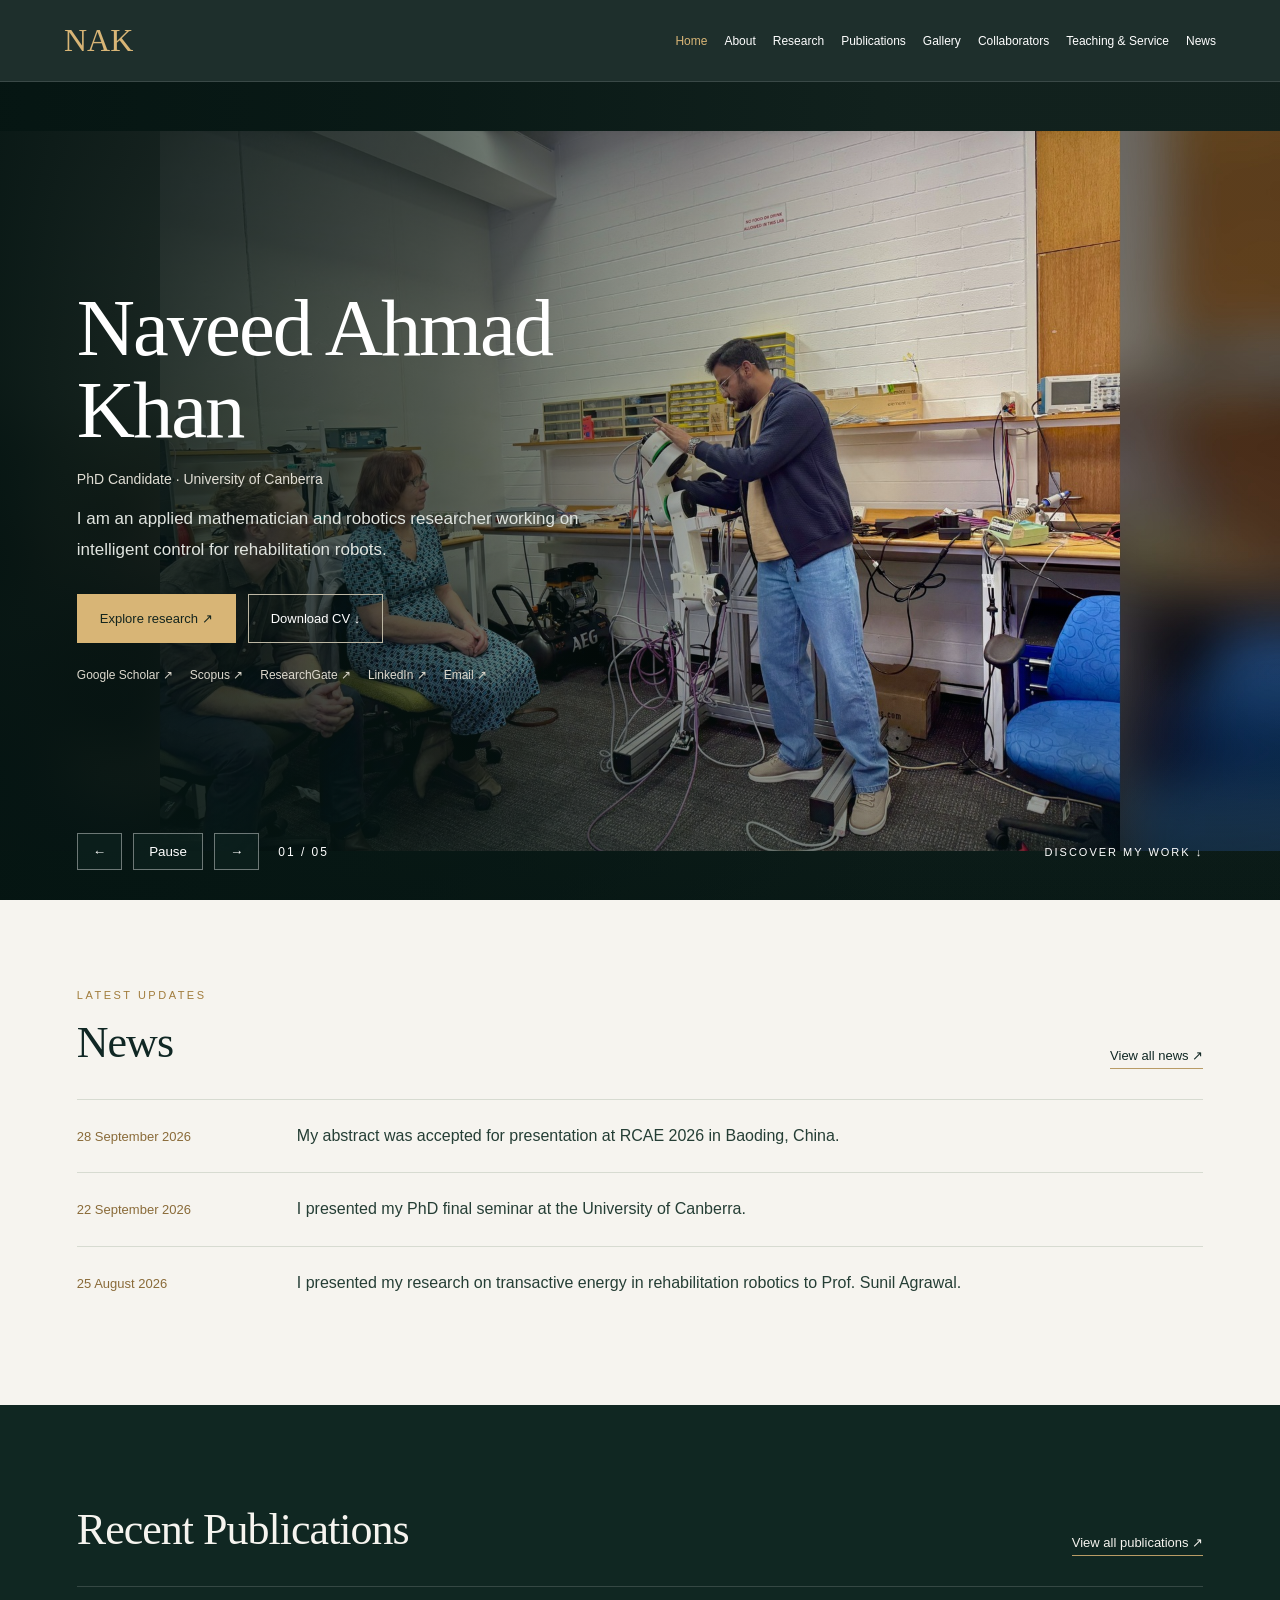
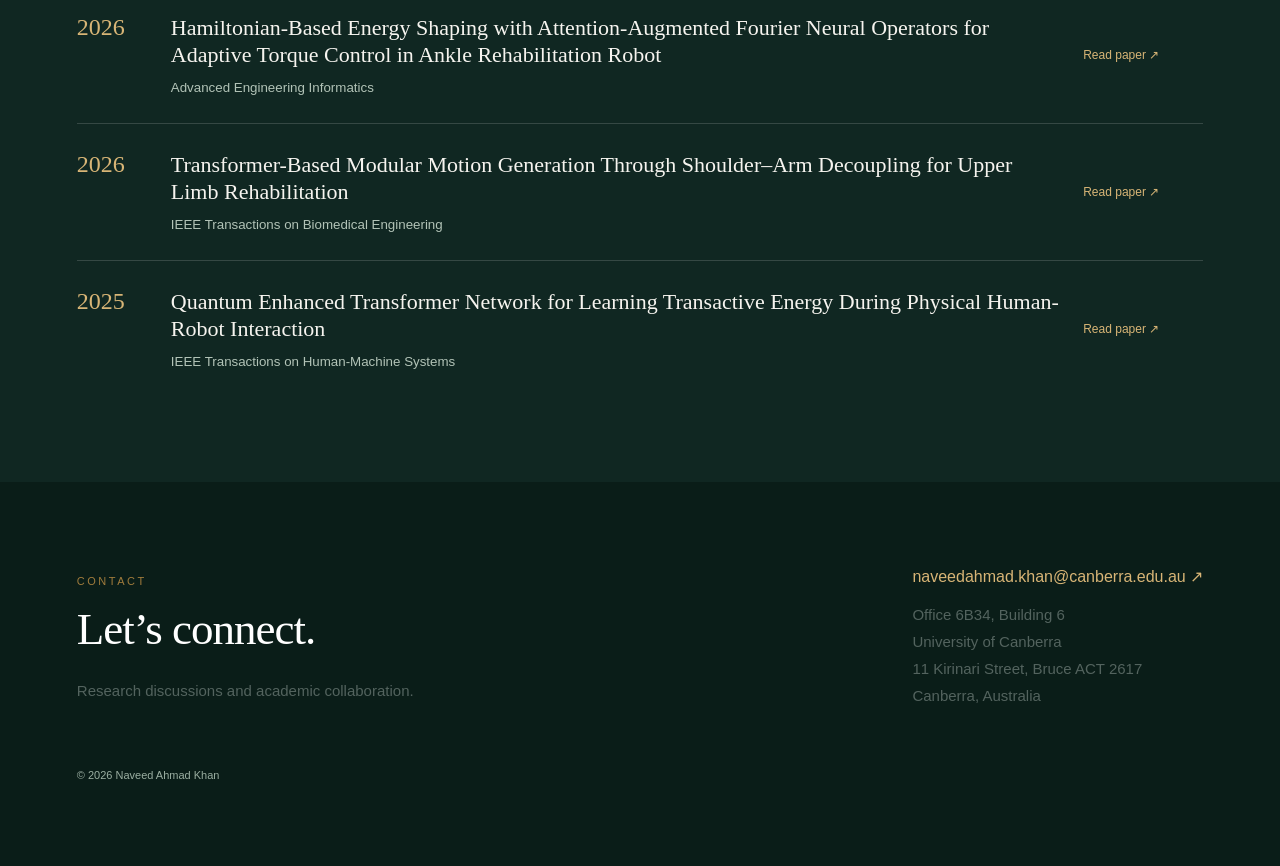
==== index.html @ 16360d7d "Add files via upload Add personal website" ====
<!doctype html><html lang="en"><head><meta charset="utf-8"><meta name="viewport" content="width=device-width,initial-scale=1"><title>Naveed Ahmad Khan | Research</title><style>
:root{--gold:#d8b576;--ink:#102724;--paper:#f6f4ef}*{box-sizing:border-box}html{scroll-behavior:smooth;scroll-padding-top:85px}body{margin:0;background:var(--paper);color:var(--ink);font-family:Arial,sans-serif;min-width:1050px}a{color:inherit;text-decoration:none}button,a{touch-action:manipulation}a:focus-visible,button:focus-visible{outline:3px solid #c4913b;outline-offset:5px}header{height:82px;background:#0e211eee;color:#fff;display:flex;align-items:center;justify-content:space-between;padding:0 5%;position:sticky;top:0;z-index:20;border-bottom:1px solid #ffffff20}.logo{font:32px Georgia;color:var(--gold)}nav{display:flex;gap:17px;font-size:12px}nav a:hover{color:var(--gold)}.hero{height:calc(100vh - 82px);min-height:660px;max-height:980px;position:relative;background:#12221e;overflow:hidden}.slide{position:absolute;width:100%;height:100%;object-fit:contain;opacity:0;transition:opacity 1s}.slide.active{opacity:1}.shade{position:absolute;inset:0;background:linear-gradient(90deg,rgba(5,21,18,.94),rgba(5,21,18,.65) 34%,rgba(5,21,18,.06) 70%),linear-gradient(0deg,rgba(5,21,18,.6),transparent 30%)}.hero-copy{position:absolute;left:6%;top:25%;width:47%;color:#fff}.kicker{font-size:11px;letter-spacing:2.5px;text-transform:uppercase;color:#a17c3c}.hero .kicker{color:var(--gold)}h1{font:clamp(62px,6.3vw,100px)/1.02 Georgia;margin:26px 0 20px;font-weight:normal;letter-spacing:-2px}.role{font-size:14px;color:#e0ddd4}.hero-copy p{max-width:510px;font-size:17px;line-height:1.8;color:#e0e4df}.buttons{display:flex;gap:12px;margin-top:29px}.button{display:inline-block;padding:16px 22px;border:1px solid #bdb7a4;font-size:13px}.primary{background:var(--gold);border-color:var(--gold);color:#14251e}.quick{display:flex;gap:17px;font-size:12px;margin-top:25px;color:#ddd9ce}.controls{position:absolute;bottom:30px;left:6%;right:6%;display:flex;align-items:center;gap:11px;color:white}.controls button{border:1px solid #ffffff66;background:#10272388;color:white;padding:10px 15px;cursor:pointer}.count{font-size:12px;letter-spacing:2px;margin-left:8px}.scroll{margin-left:auto;font-size:11px;letter-spacing:2px}.wrap{max-width:1320px;margin:auto;padding:85px 6%}h2{font:44px/1.15 Georgia;font-weight:normal;letter-spacing:-1px;margin:15px 0 22px}h3{font:25px/1.25 Georgia;font-weight:normal;margin:12px 0}p{line-height:1.8;font-size:15px;color:#53635e}.intro-grid{display:grid;grid-template-columns:1fr 1.3fr;gap:80px;border-bottom:1px solid #d8ddd4;padding-bottom:50px}.text-link{font-size:13px;border-bottom:1px solid #b99c66;padding-bottom:5px}.section-head{display:flex;justify-content:space-between;align-items:end;margin-bottom:30px}.section-head h2{margin-bottom:0}.research-grid{display:grid;grid-template-columns:repeat(3,1fr);gap:30px}.research-card{border-top:1px solid #afbaad;padding-top:25px}.num{color:#9f7b3a;font-size:12px;letter-spacing:2px}.tags{font-size:11px;line-height:2;color:#6e7b6f;margin:18px 0}.dark{background:#102722;color:#f6f4ef}.dark p{color:#b9c9c0}.pub{display:grid;grid-template-columns:70px 1fr 120px;gap:24px;padding:27px 0;border-top:1px solid #ffffff27}.pub h3{font-size:23px;margin:0 0 9px}.pub small{color:#b2c3b7}.year{font:24px Georgia;color:var(--gold)}.pub a:last-child{font-size:12px;color:var(--gold);align-self:center}.news-grid{display:grid;grid-template-columns:repeat(3,1fr);gap:35px}.news-item{border-top:2px solid #c6ac7b;padding-top:20px}.news-item time{font-size:11px;color:#8c6a36;letter-spacing:2px}.news-item h3{font-size:23px}.gallery{display:grid;grid-template-columns:repeat(3,1fr);gap:16px}.gallery button{padding:0;border:0;cursor:pointer;background:#102722}.gallery img{display:block;width:100%;aspect-ratio:16/9;object-fit:contain}.muted{background:#eaece4}.two-col{display:grid;grid-template-columns:1fr 1fr;gap:70px}ul{padding-left:20px;color:#53635e;line-height:2;font-size:14px}footer{background:#0a1d18;color:#fff}.footer-row{display:flex;justify-content:space-between;align-items:center}.footer-row h2{font-size:45px}.footer-row a{color:var(--gold)}.fine{font-size:11px;color:#9aaea1;margin-top:45px}dialog{padding:12px;background:#102722;border:1px solid #d8b576;max-width:90vw;color:white}dialog::backdrop{background:#000c}dialog img{max-width:85vw;max-height:80vh;display:block}dialog button{float:right;padding:10px;margin-bottom:8px;cursor:pointer}@media(prefers-reduced-motion:reduce){html{scroll-behavior:auto}.slide{transition:none}}
.news-list article{display:grid;grid-template-columns:190px 1fr;gap:30px;align-items:baseline;padding:22px 0;border-top:1px solid #d7dbd1}.news-list time{font-size:13px;color:#8a6b39}.news-list p{margin:0;color:#253e35;font-size:16px}.quick{flex-wrap:wrap;max-width:560px;row-gap:14px}.hero-copy h1{margin-top:0}.pub h3{font-size:22px}</style></head><body><header><a href="index.html" class="logo" aria-label="Home">NAK</a><nav><a aria-current="page" style="color:#d8b576" href="index.html">Home</a><a href="about.html">About</a><a href="research.html">Research</a><a href="publications.html">Publications</a><a href="gallery.html">Gallery</a><a href="collaborators.html">Collaborators</a><a href="teaching.html">Teaching & Service</a><a href="news.html">News</a></nav></header><main><section class="hero" id="home"><img class="slide active" src="[data-uri]" alt="Research and laboratory photograph 1"><img class="slide " src="[data-uri]" alt="Research and laboratory photograph 4"><img class="slide " src="[data-uri]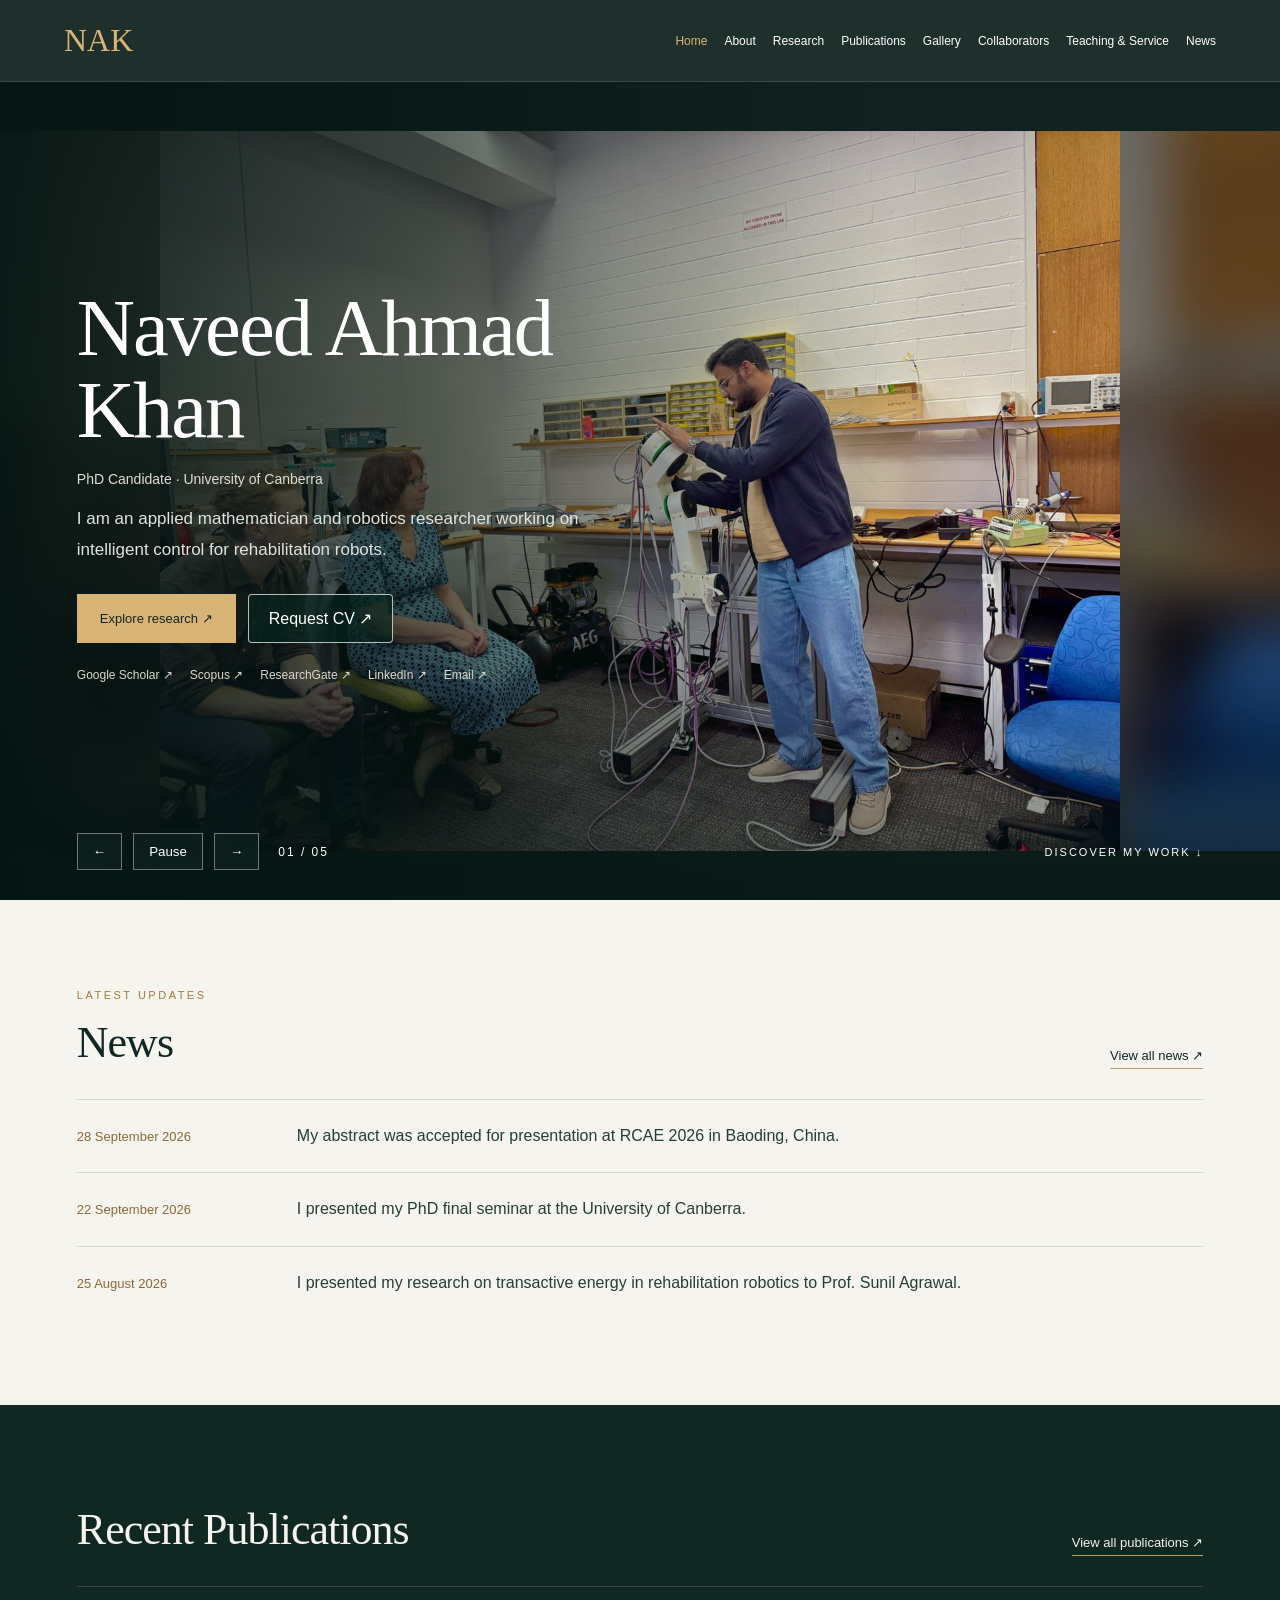
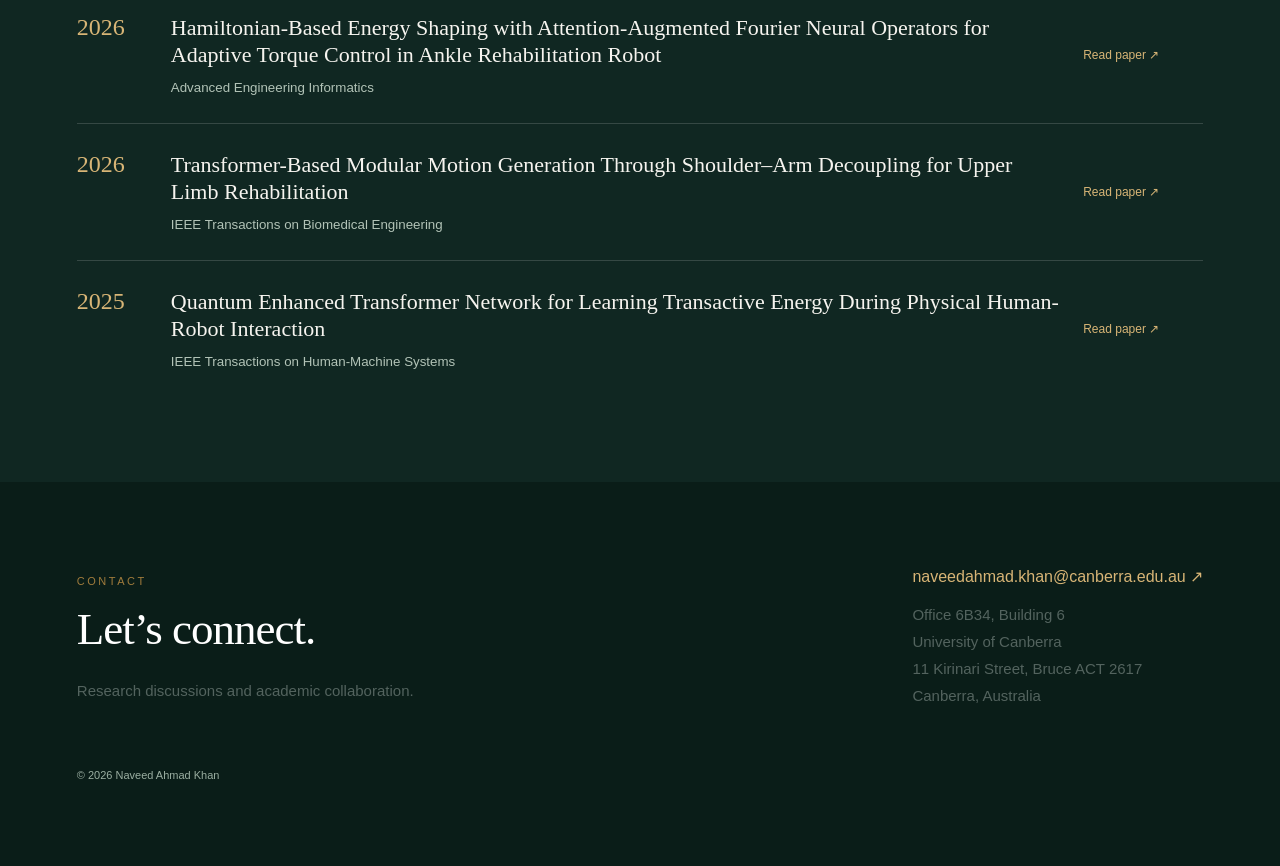
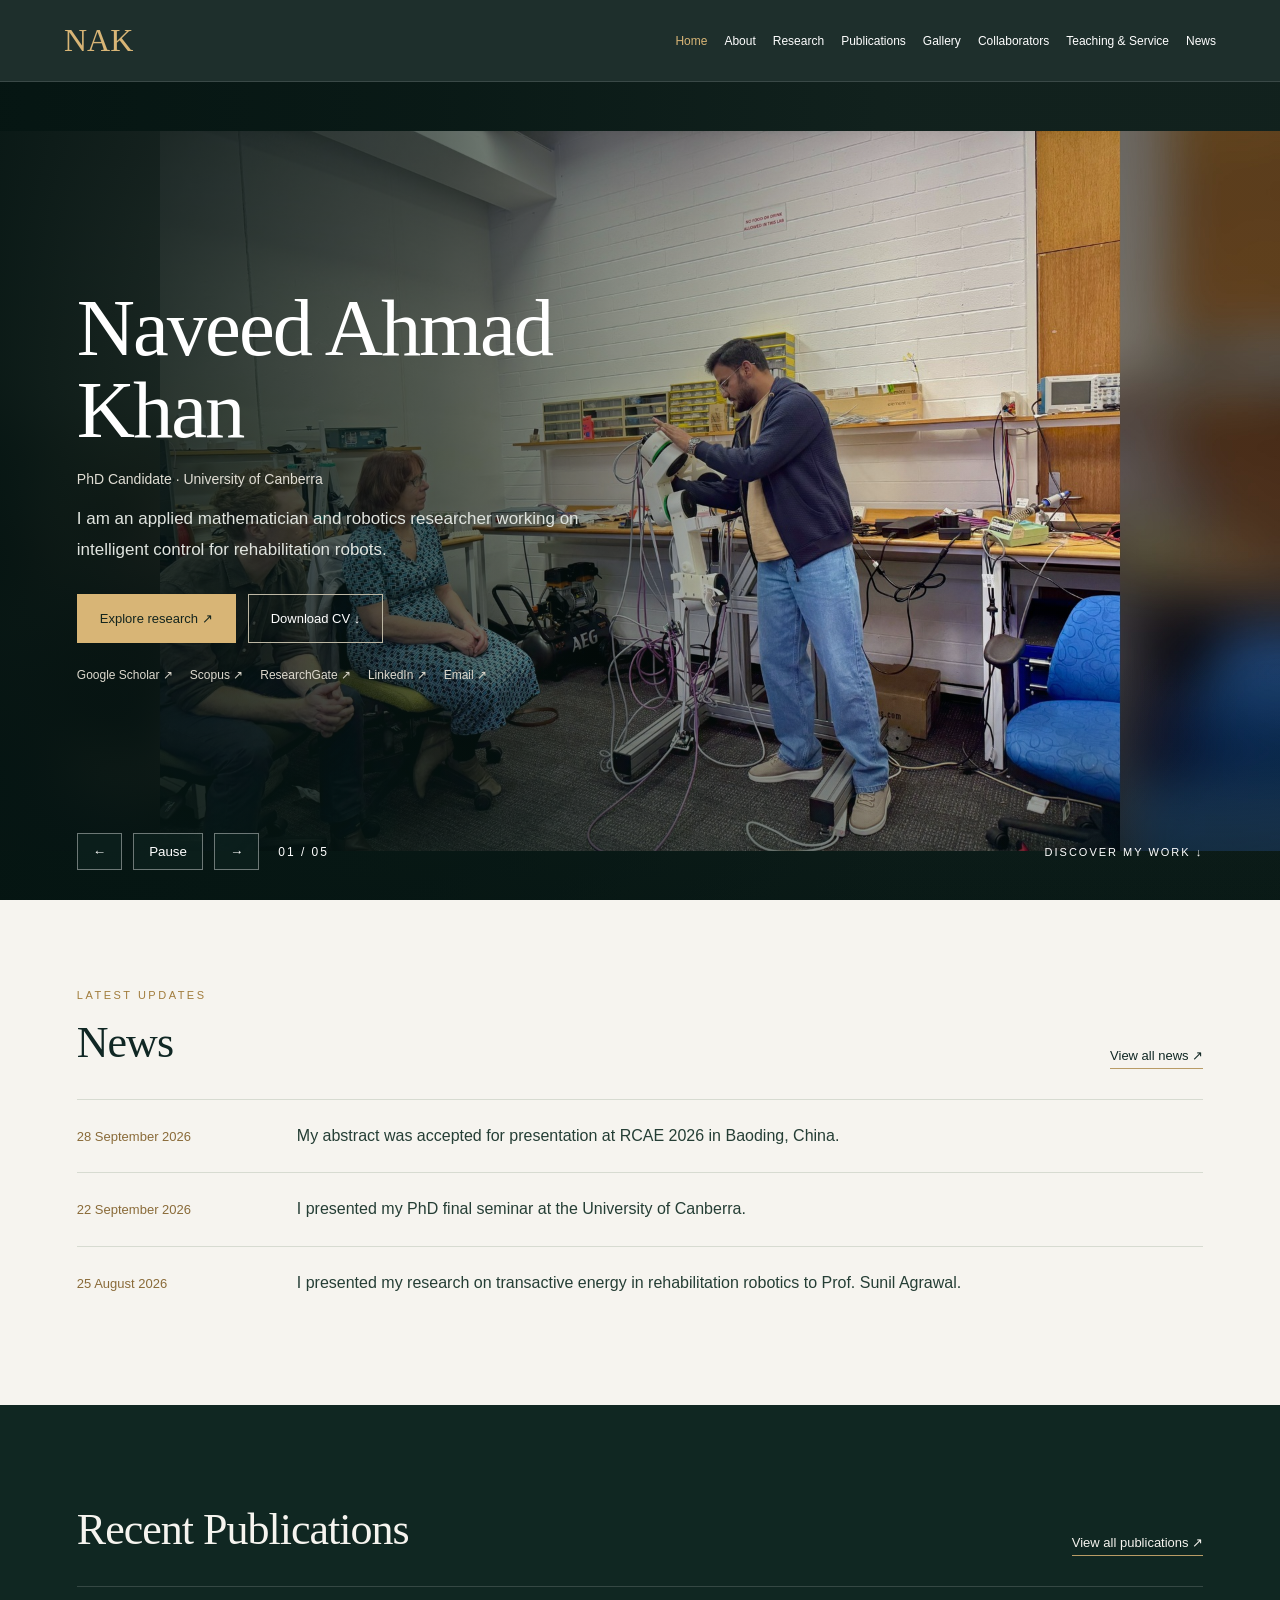
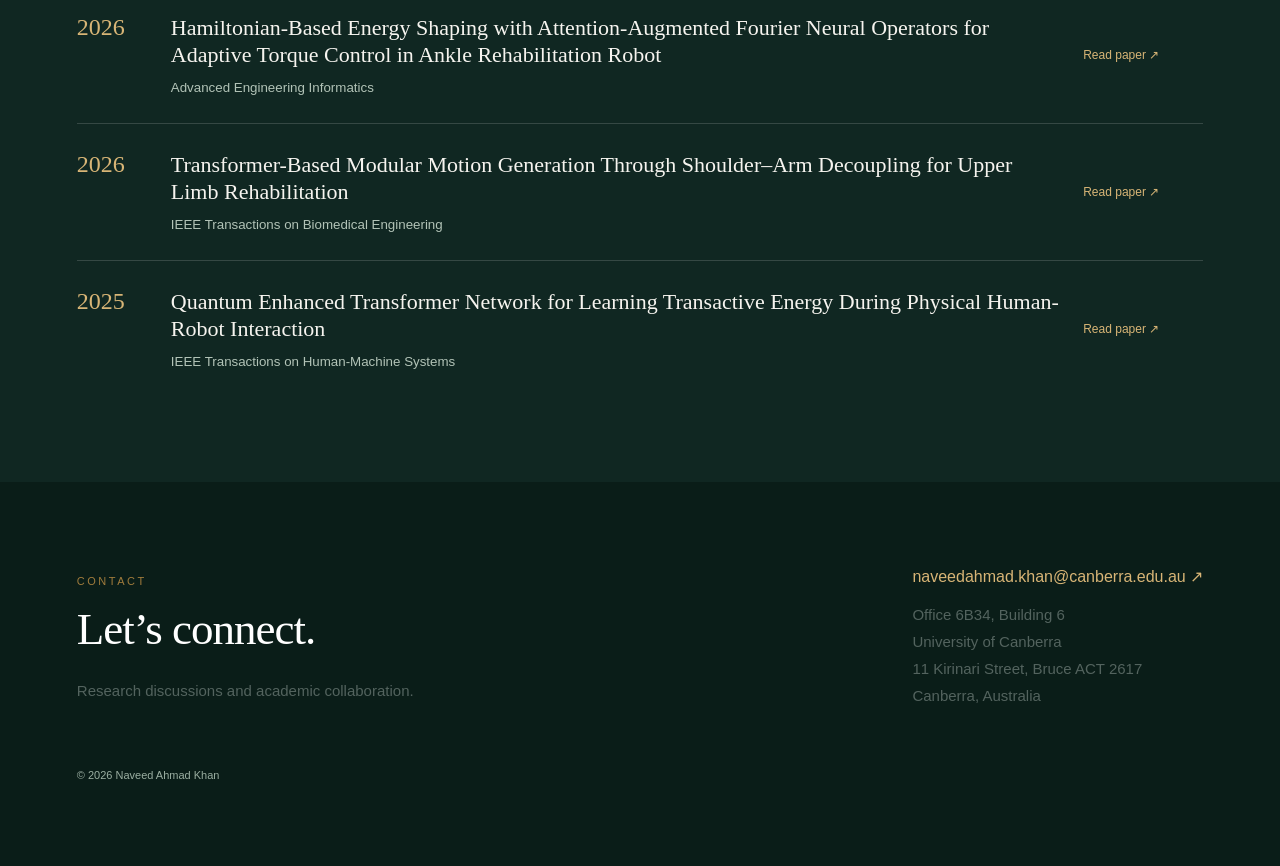
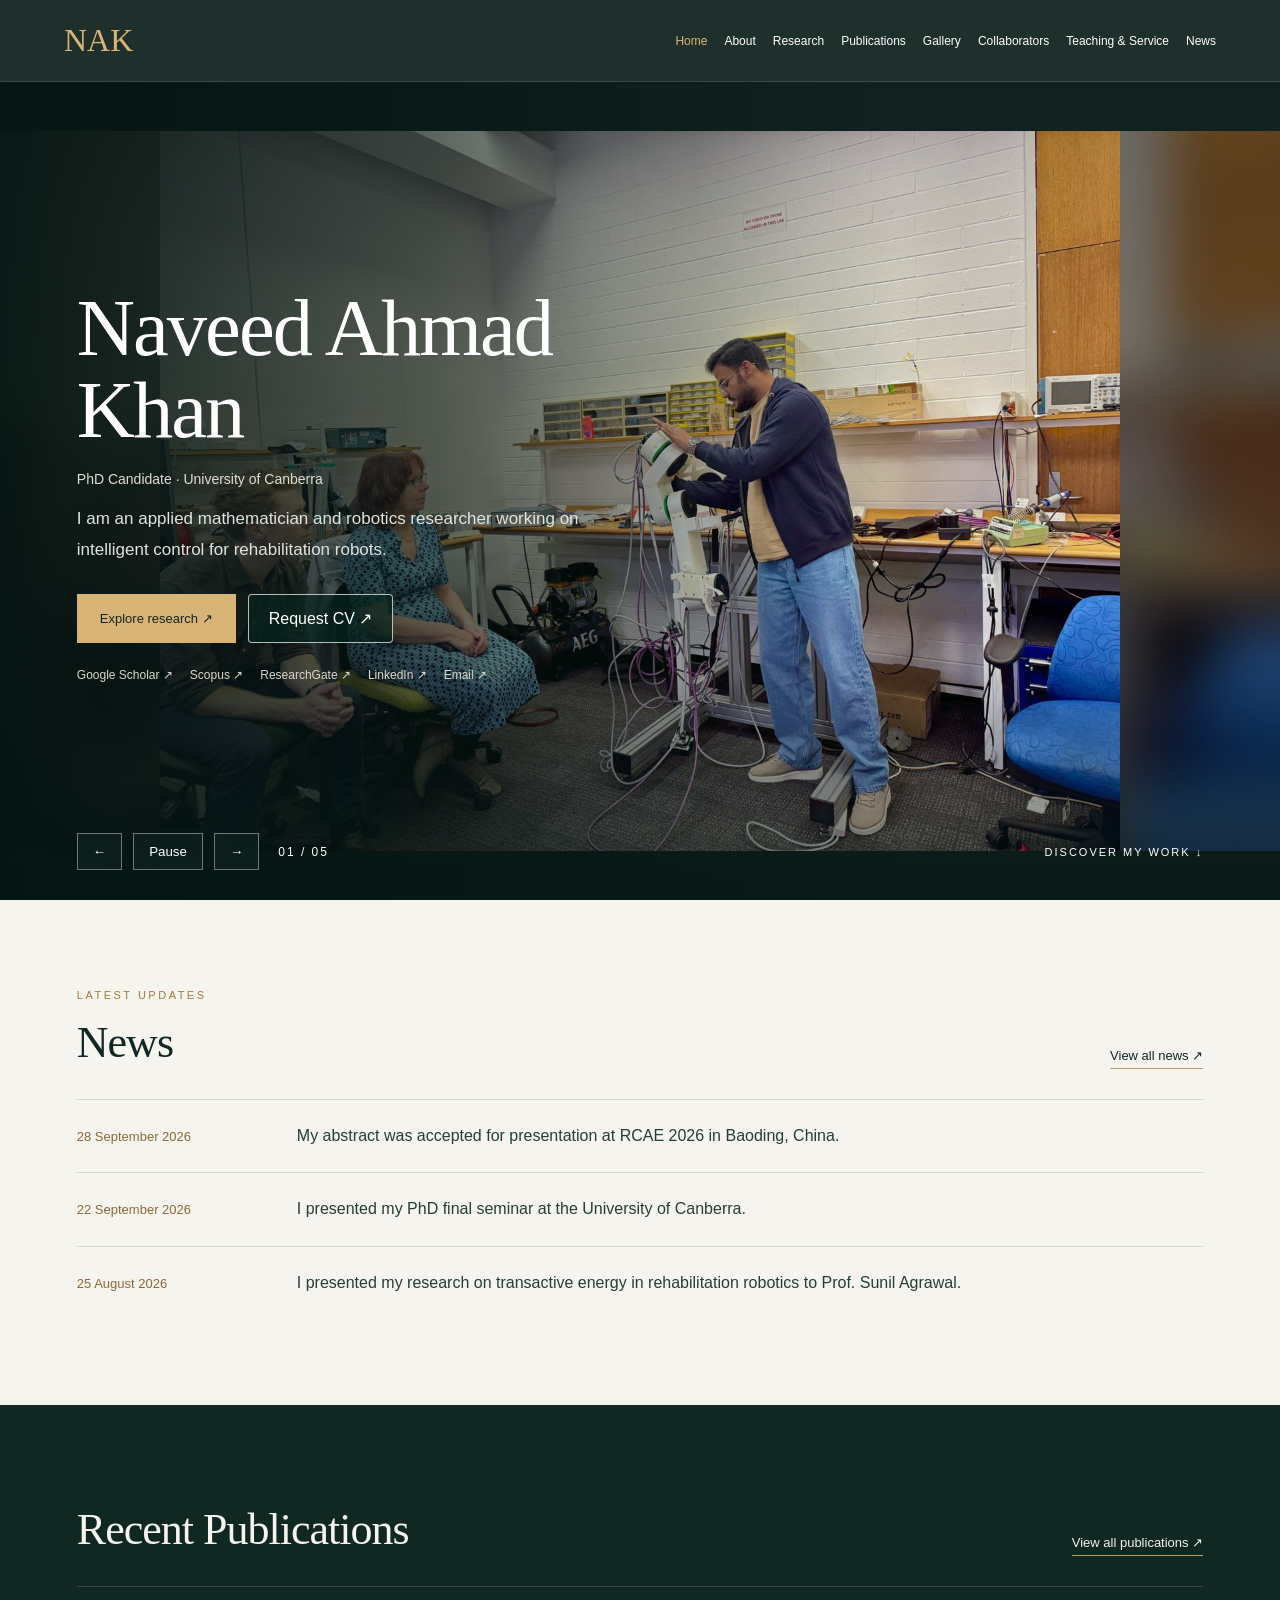
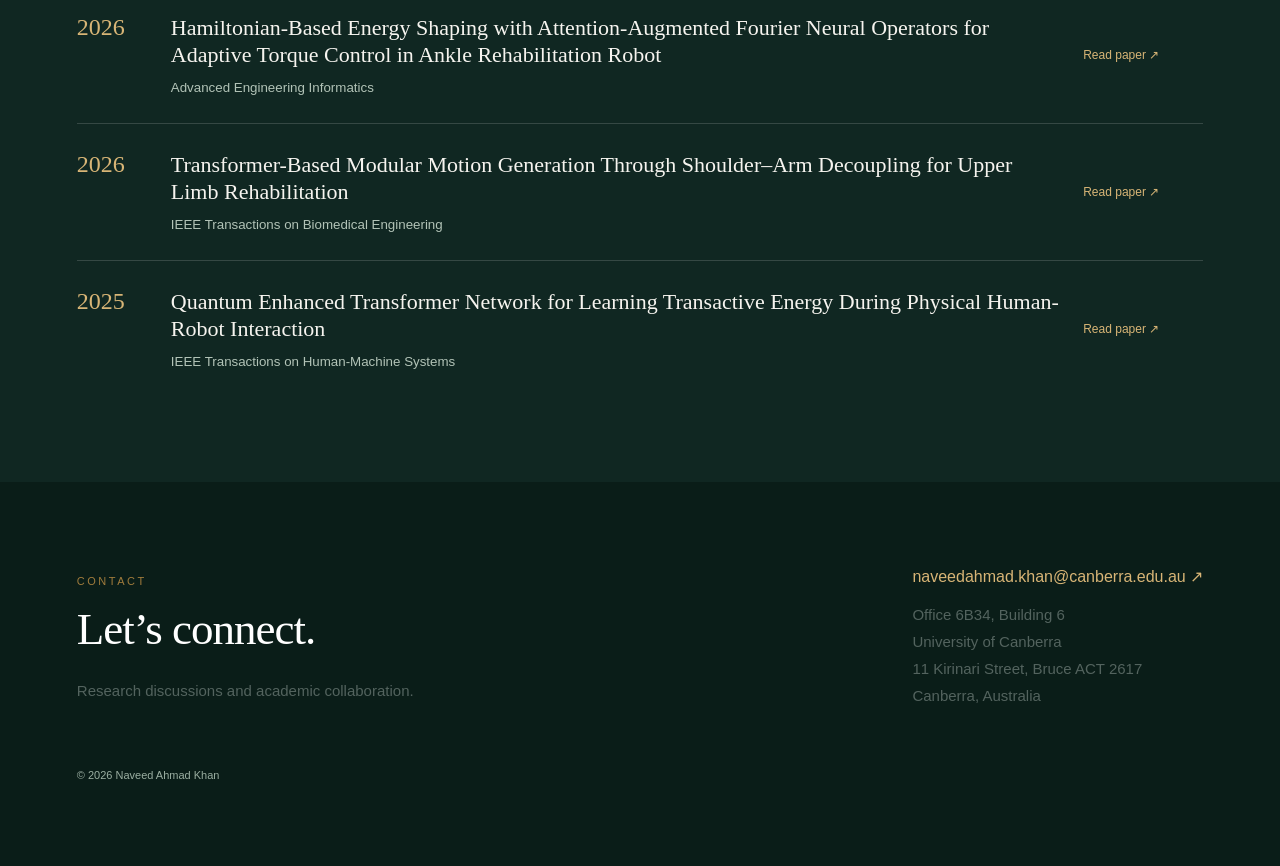
